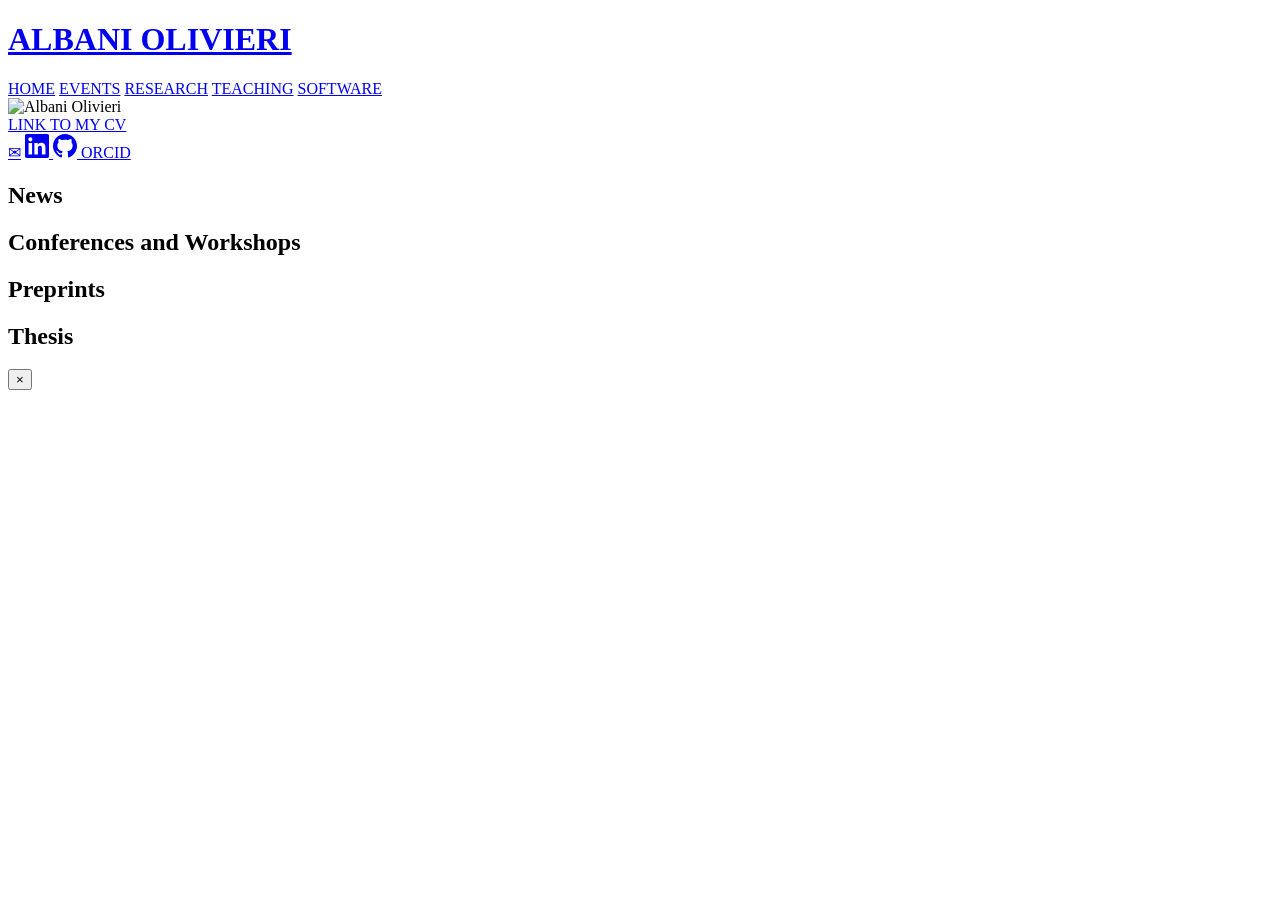
==== index.html @ 7fc4d756 "Update CV" ====
<!DOCTYPE html>
<html lang="en">
  <head>
    <meta charset="utf-8" />
    <meta http-equiv="X-UA-Compatible" content="IE=edge" />
    <title>Albani Olivieri</title>
    <meta name="viewport" content="width=device-width, initial-scale=1" />
    <meta name="description" content="Personal website of Albani Olivieri" />
    <meta name="author" content="Albani Olivieri" />
    <link rel="icon" type="image/png" href="./logo.png" />
    <link rel="stylesheet" href="css/academic.css" />
    <script type="module" src="index.js"></script>
  </head>
  <body>
    <div class="site-wrapper">
      <header class="site-header">
        <h1 class="site-title"><a href="#" data-tab="home">ALBANI OLIVIERI</a></h1>
        <nav class="site-nav">
          <a href="#" class="nav-link active" data-tab="home">HOME</a>
          <a href="#" class="nav-link" data-tab="events">EVENTS</a>
          <a href="#" class="nav-link" data-tab="research">RESEARCH</a>
          <a href="#" class="nav-link" data-tab="teaching">TEACHING</a>
          <a href="#" class="nav-link" data-tab="software">SOFTWARE</a>
        </nav>
      </header>

      <main class="site-main">
        <!-- HOME TAB -->
        <section id="panel-home" class="tab-panel active">
          <div class="home-content">
            <div class="home-image-col">
              <img alt="Albani Olivieri" class="profile-img" src="./DSC_0425.png" />
            </div>
            <div class="home-text-col">
              <div id="home-bio"></div>
            </div>
          </div>
          <div class="home-actions">
            <a href="./CV_Pedro_Sotomayor.pdf" target="_blank" class="btn-cv">LINK TO MY CV</a>
          </div>
          <div class="home-social">
            <a href="mailto:a1olivieri@ucsd.edu" aria-label="Email" class="social-icon social-icon--email">✉</a>
            <a href="https://www.linkedin.com/in/albani-olivieri/" target="_blank" rel="noopener" aria-label="LinkedIn" class="social-icon">
              <svg xmlns="http://www.w3.org/2000/svg" width="24" height="24" viewBox="0 0 24 24" fill="currentColor" aria-hidden="true"><path d="M20.447 20.452h-3.554v-5.569c0-1.328-.027-3.037-1.852-3.037-1.853 0-2.136 1.445-2.136 2.939v5.667H9.351V9h3.414v1.561h.046c.477-.9 1.637-1.85 3.37-1.85 3.601 0 4.267 2.37 4.267 5.455v6.286zM5.337 7.433c-1.144 0-2.063-.926-2.063-2.065 0-1.138.92-2.063 2.063-2.063 1.14 0 2.064.925 2.064 2.063 0 1.139-.925 2.065-2.064 2.065zm1.782 13.019H3.555V9h3.564v11.452zM22.225 0H1.771C.792 0 0 .774 0 1.729v20.542C0 23.227.792 24 1.771 24h20.451C23.2 24 24 23.227 24 22.271V1.729C24 .774 23.2 0 22.222 0h.003z"/></svg>
            </a>
            <a href="https://github.com/albaniolivieri" target="_blank" rel="noopener" aria-label="GitHub" class="social-icon">
              <svg xmlns="http://www.w3.org/2000/svg" width="24" height="24" viewBox="0 0 24 24" fill="currentColor" aria-hidden="true"><path d="M12 0c-6.626 0-12 5.373-12 12 0 5.302 3.438 9.8 8.207 11.387.599.111.793-.261.793-.577v-2.234c-3.338.726-4.033-1.416-4.033-1.416-.546-1.387-1.333-1.756-1.333-1.756-1.089-.745.083-.729.083-.729 1.205.084 1.839 1.237 1.839 1.237 1.07 1.834 2.807 1.304 3.492.997.107-.775.418-1.305.762-1.604-2.665-.305-5.467-1.334-5.467-5.931 0-1.311.469-2.381 1.236-3.221-.124-.303-.535-1.524.117-3.176 0 0 1.008-.322 3.301 1.23.957-.266 1.983-.399 3.003-.404 1.02.005 2.047.138 3.006.404 2.291-1.552 3.297-1.23 3.297-1.23.653 1.653.242 2.874.118 3.176.77.84 1.235 1.911 1.235 3.221 0 4.609-2.807 5.624-5.479 5.921.43.372.823 1.102.823 2.222v3.293c0 .319.192.694.801.576 4.765-1.589 8.199-6.086 8.199-11.386 0-6.627-5.373-12-12-12z"/></svg>
            </a>
            <a href="https://orcid.org/0009-0004-8316-3274" target="_blank" rel="noopener" aria-label="ORCID" class="social-icon">ORCID</a>
          </div>
        </section>

        <!-- EVENTS TAB (News + Events) -->
        <section id="panel-events" class="tab-panel">
          <div class="tab-content-inner">
            <h2 class="research-section-title">News</h2>
            <div id="news-list" class="news-list"></div>
            <h2 class="research-section-title">Conferences and Workshops</h2>
            <div id="events-list" class="news-list"></div>
          </div>
        </section>

        <!-- RESEARCH TAB (Preprints + Thesis) -->
        <section id="panel-research" class="tab-panel">
          <div class="tab-content-inner">
            <div id="research-preprints-section">
              <h2 class="research-section-title">Preprints</h2>
              <div id="publications-preprints" class="publications-list"></div>
            </div>
            <div id="research-thesis-section">
              <h2 class="research-section-title">Thesis</h2>
              <div id="publications-thesis" class="publications-list"></div>
            </div>
          </div>
        </section>

        <!-- TEACHING TAB -->
        <section id="panel-teaching" class="tab-panel">
          <div class="tab-content-inner">
            <div id="teaching-list" class="teaching-list"></div>
          </div>
        </section>

        <!-- SOFTWARE TAB -->
        <section id="panel-software" class="tab-panel">
          <div class="tab-content-inner">
            <div id="software-list" class="software-list"></div>
          </div>
        </section>
      </main>
    </div>

    <!-- Citation modal (reused for all software entries) -->
    <div id="citation-modal" class="citation-modal" aria-hidden="true">
      <div class="citation-modal__box">
        <button type="button" class="citation-modal__close" aria-label="Close citation">×</button>
        <div id="citation-modal-content" class="citation-modal__content"></div>
      </div>
    </div>
  </body>
</html>
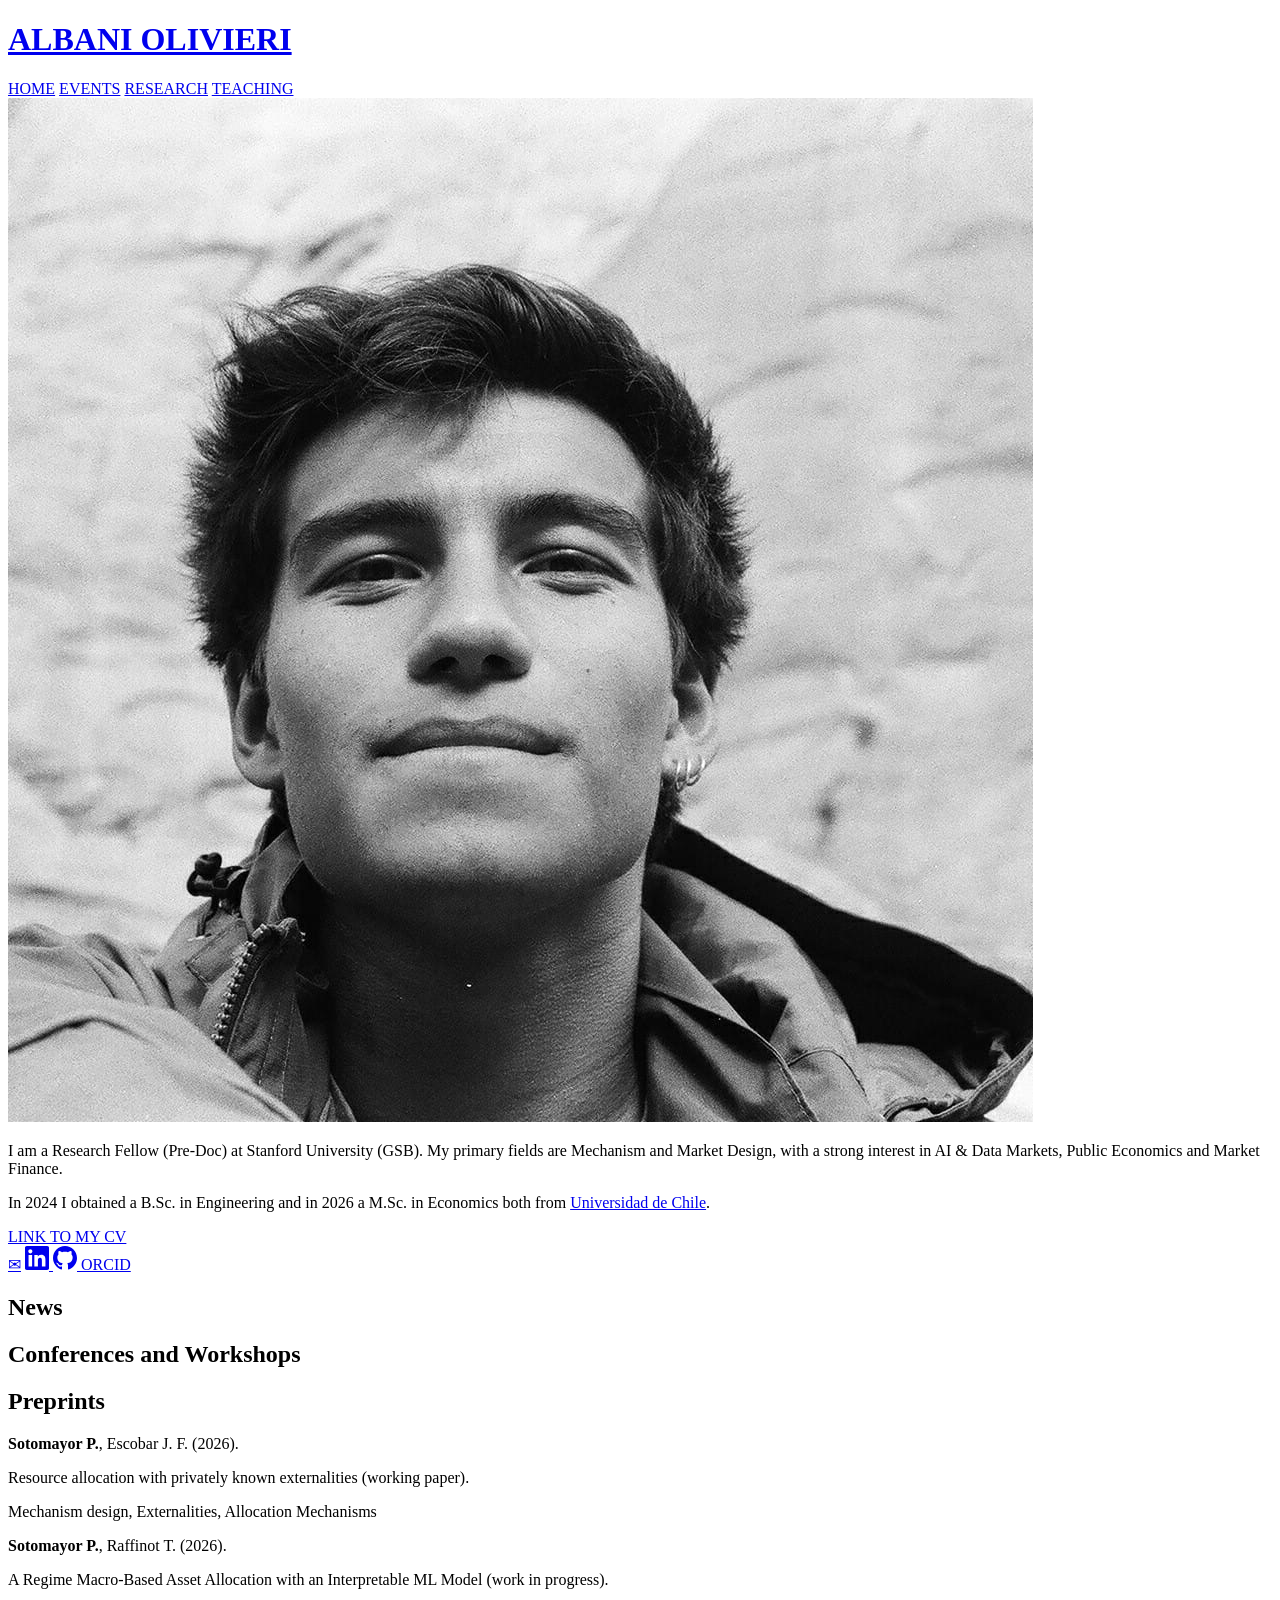
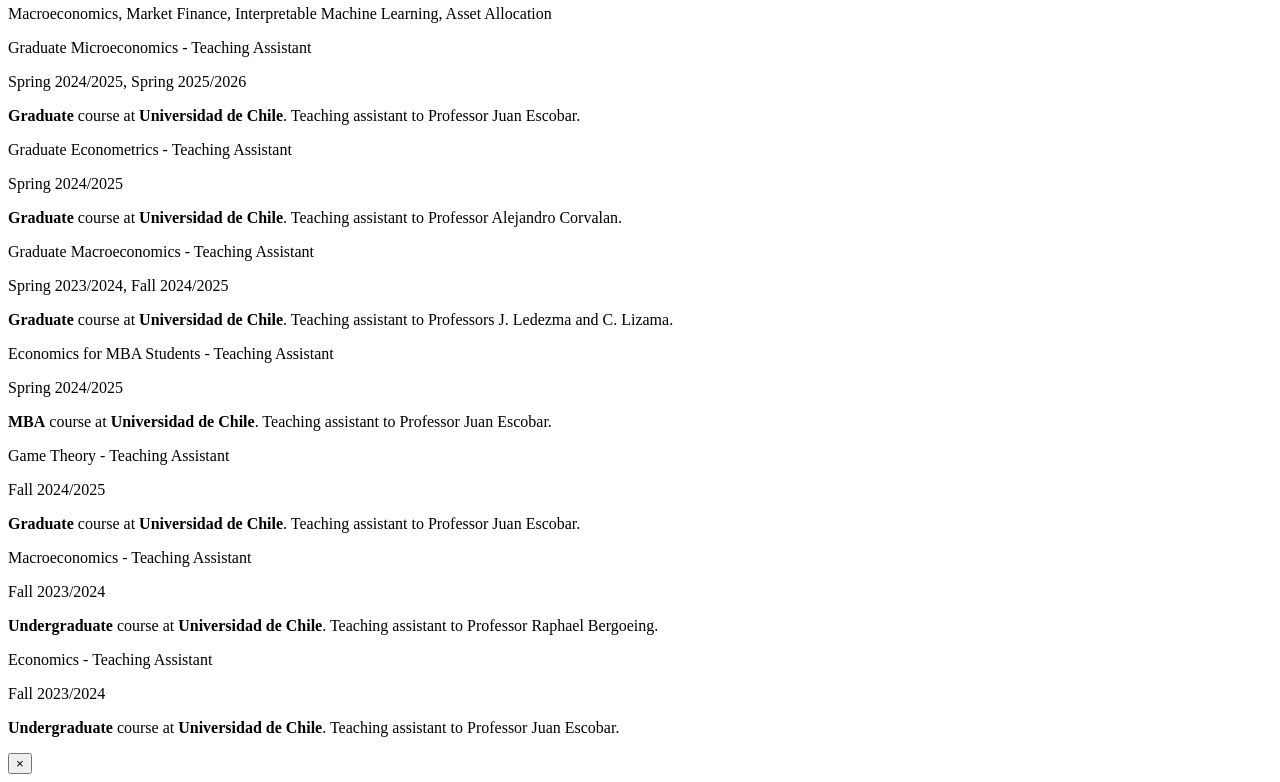
==== commit 7cff1a4c: "general_update" ====
--- a/index.html
+++ b/index.html
@@ -20,7 +20,6 @@
           <a href="#" class="nav-link" data-tab="events">EVENTS</a>
           <a href="#" class="nav-link" data-tab="research">RESEARCH</a>
           <a href="#" class="nav-link" data-tab="teaching">TEACHING</a>
-          <a href="#" class="nav-link" data-tab="software">SOFTWARE</a>
         </nav>
       </header>
 
@@ -29,7 +28,7 @@
         <section id="panel-home" class="tab-panel active">
           <div class="home-content">
             <div class="home-image-col">
-              <img alt="Albani Olivieri" class="profile-img" src="./DSC_0425.png" />
+              <img alt="Pedro A. Sotomayor" class="profile-img" src="./Profile_photo.jpg" />
             </div>
             <div class="home-text-col">
               <div id="home-bio"></div>
@@ -39,14 +38,14 @@
             <a href="./CV_Pedro_Sotomayor.pdf" target="_blank" class="btn-cv">LINK TO MY CV</a>
           </div>
           <div class="home-social">
-            <a href="mailto:a1olivieri@ucsd.edu" aria-label="Email" class="social-icon social-icon--email">✉</a>
-            <a href="https://www.linkedin.com/in/albani-olivieri/" target="_blank" rel="noopener" aria-label="LinkedIn" class="social-icon">
+            <a href="mailto:psotomayor@stanford.edu" aria-label="Email" class="social-icon social-icon--email">✉</a>
+            <a href="https://www.linkedin.com/in/pedro-sotomayor-558337186" target="_blank" rel="noopener" aria-label="LinkedIn" class="social-icon">
               <svg xmlns="http://www.w3.org/2000/svg" width="24" height="24" viewBox="0 0 24 24" fill="currentColor" aria-hidden="true"><path d="M20.447 20.452h-3.554v-5.569c0-1.328-.027-3.037-1.852-3.037-1.853 0-2.136 1.445-2.136 2.939v5.667H9.351V9h3.414v1.561h.046c.477-.9 1.637-1.85 3.37-1.85 3.601 0 4.267 2.37 4.267 5.455v6.286zM5.337 7.433c-1.144 0-2.063-.926-2.063-2.065 0-1.138.92-2.063 2.063-2.063 1.14 0 2.064.925 2.064 2.063 0 1.139-.925 2.065-2.064 2.065zm1.782 13.019H3.555V9h3.564v11.452zM22.225 0H1.771C.792 0 0 .774 0 1.729v20.542C0 23.227.792 24 1.771 24h20.451C23.2 24 24 23.227 24 22.271V1.729C24 .774 23.2 0 22.222 0h.003z"/></svg>
             </a>
-            <a href="https://github.com/albaniolivieri" target="_blank" rel="noopener" aria-label="GitHub" class="social-icon">
+            <a href="https://github.com/pedrosotomayor1" target="_blank" rel="noopener" aria-label="GitHub" class="social-icon">
               <svg xmlns="http://www.w3.org/2000/svg" width="24" height="24" viewBox="0 0 24 24" fill="currentColor" aria-hidden="true"><path d="M12 0c-6.626 0-12 5.373-12 12 0 5.302 3.438 9.8 8.207 11.387.599.111.793-.261.793-.577v-2.234c-3.338.726-4.033-1.416-4.033-1.416-.546-1.387-1.333-1.756-1.333-1.756-1.089-.745.083-.729.083-.729 1.205.084 1.839 1.237 1.839 1.237 1.07 1.834 2.807 1.304 3.492.997.107-.775.418-1.305.762-1.604-2.665-.305-5.467-1.334-5.467-5.931 0-1.311.469-2.381 1.236-3.221-.124-.303-.535-1.524.117-3.176 0 0 1.008-.322 3.301 1.23.957-.266 1.983-.399 3.003-.404 1.02.005 2.047.138 3.006.404 2.291-1.552 3.297-1.23 3.297-1.23.653 1.653.242 2.874.118 3.176.77.84 1.235 1.911 1.235 3.221 0 4.609-2.807 5.624-5.479 5.921.43.372.823 1.102.823 2.222v3.293c0 .319.192.694.801.576 4.765-1.589 8.199-6.086 8.199-11.386 0-6.627-5.373-12-12-12z"/></svg>
             </a>
-            <a href="https://orcid.org/0009-0004-8316-3274" target="_blank" rel="noopener" aria-label="ORCID" class="social-icon">ORCID</a>
+            <a href="https://orcid.org/0009-0002-7845-0063" target="_blank" rel="noopener" aria-label="ORCID" class="social-icon">ORCID</a>
           </div>
         </section>
 
@@ -81,12 +80,6 @@
           </div>
         </section>
 
-        <!-- SOFTWARE TAB -->
-        <section id="panel-software" class="tab-panel">
-          <div class="tab-content-inner">
-            <div id="software-list" class="software-list"></div>
-          </div>
-        </section>
       </main>
     </div>
 
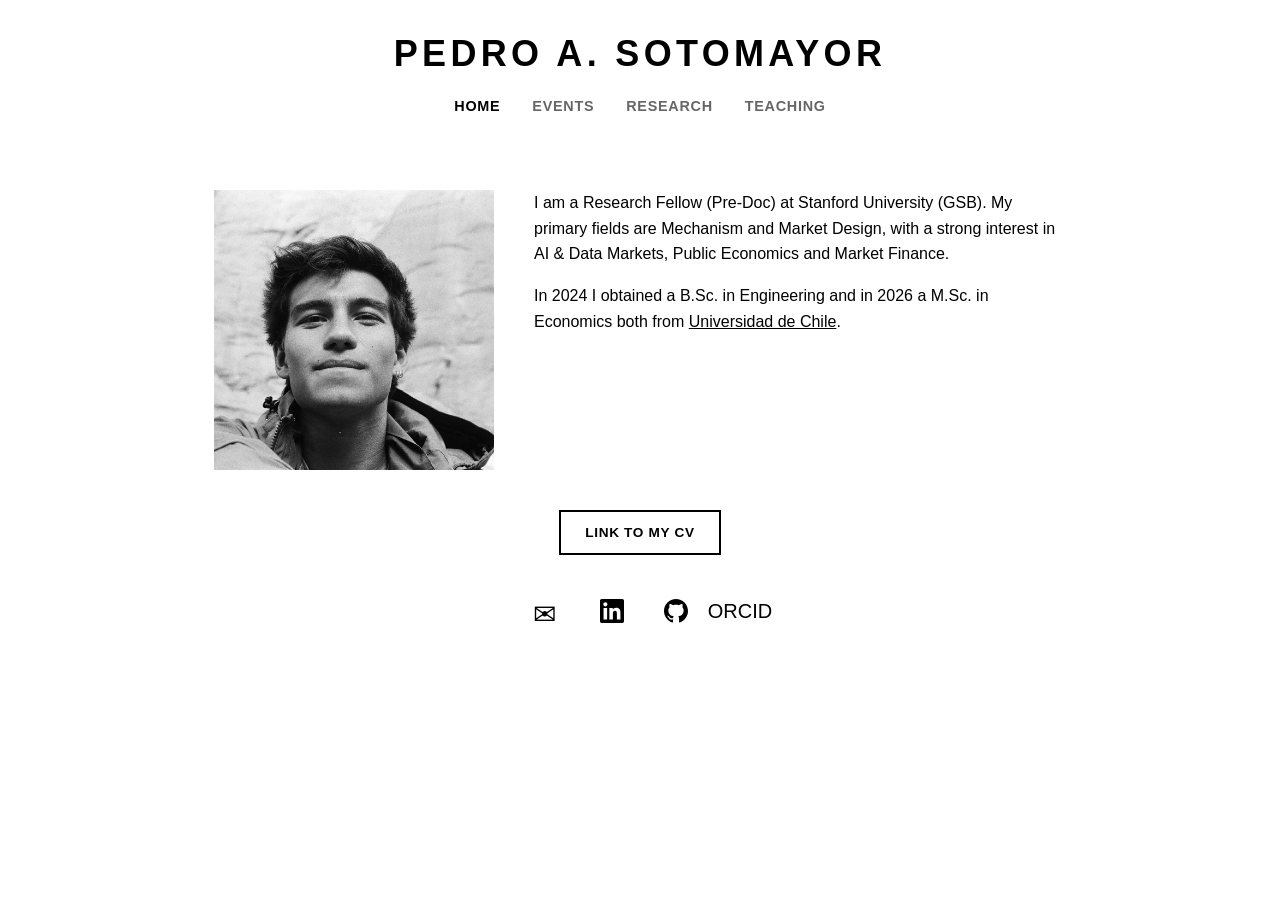
==== commit eb2e0ebc: "Upodates_comments_on_papers" ====
--- a/index.html
+++ b/index.html
@@ -3,10 +3,10 @@
   <head>
     <meta charset="utf-8" />
     <meta http-equiv="X-UA-Compatible" content="IE=edge" />
-    <title>Albani Olivieri</title>
+    <title>Pedro A. Sotomayor</title>
     <meta name="viewport" content="width=device-width, initial-scale=1" />
-    <meta name="description" content="Personal website of Albani Olivieri" />
-    <meta name="author" content="Albani Olivieri" />
+    <meta name="description" content="Personal website of Pedro A. Sotomayor" />
+    <meta name="author" content="Pedro A. Sotomayor" />
     <link rel="icon" type="image/png" href="./logo.png" />
     <link rel="stylesheet" href="css/academic.css" />
     <script type="module" src="index.js"></script>
@@ -14,7 +14,7 @@
   <body>
     <div class="site-wrapper">
       <header class="site-header">
-        <h1 class="site-title"><a href="#" data-tab="home">ALBANI OLIVIERI</a></h1>
+        <h1 class="site-title"><a href="#" data-tab="home">PEDRO A. SOTOMAYOR</a></h1>
         <nav class="site-nav">
           <a href="#" class="nav-link active" data-tab="home">HOME</a>
           <a href="#" class="nav-link" data-tab="events">EVENTS</a>
@@ -59,12 +59,16 @@
           </div>
         </section>
 
-        <!-- RESEARCH TAB (Preprints + Thesis) -->
+        <!-- RESEARCH TAB (Working Papers + Research Assistant Experience + Thesis) -->
         <section id="panel-research" class="tab-panel">
           <div class="tab-content-inner">
-            <div id="research-preprints-section">
-              <h2 class="research-section-title">Preprints</h2>
-              <div id="publications-preprints" class="publications-list"></div>
+            <div id="research-working-papers-section">
+              <h2 class="research-section-title">Working Papers</h2>
+              <div id="publications-working-papers" class="publications-list"></div>
+            </div>
+            <div id="research-experience-section">
+              <h2 class="research-section-title">Research Assistant Experience</h2>
+              <div id="research-experience-list" class="research-experience-list"></div>
             </div>
             <div id="research-thesis-section">
               <h2 class="research-section-title">Thesis</h2>
--- a/css/academic.css
+++ b/css/academic.css
@@ -0,0 +1,662 @@
+/* Academic minimal layout – black on white */
+
+*,
+*::before,
+*::after {
+  box-sizing: border-box;
+}
+
+body {
+  margin: 0;
+  font-family: -apple-system, BlinkMacSystemFont, "Segoe UI", Helvetica, Arial, sans-serif;
+  font-size: 16px;
+  line-height: 1.6;
+  color: #000;
+  background: #fff;
+}
+
+a {
+  color: #000;
+  text-decoration: none;
+}
+
+a:hover {
+  text-decoration: underline;
+}
+
+.site-wrapper {
+  max-width: 900px;
+  margin: 0 auto;
+  padding: 2rem 1.5rem 4rem;
+}
+
+/* Header */
+.site-header {
+  text-align: center;
+  margin-bottom: 4.5rem;
+}
+
+.site-title {
+  font-size: clamp(1.5rem, 4vw, 2.25rem);
+  font-weight: 800;
+  letter-spacing: 0.12em;
+  text-transform: uppercase;
+  margin: 0 0 1.25rem;
+  line-height: 1.2;
+}
+
+.site-title a:hover {
+  text-decoration: none;
+}
+
+.site-nav {
+  display: flex;
+  flex-wrap: wrap;
+  justify-content: center;
+  gap: 1.5rem 2rem;
+}
+
+.nav-link {
+  font-size: 0.9rem;
+  font-weight: 600;
+  letter-spacing: 0.05em;
+  text-transform: uppercase;
+  color: #666;
+  transition: color 0.2s ease, font-weight 0.2s ease;
+}
+
+.nav-link:hover,
+.nav-link.active {
+  text-decoration: none;
+  color: #000;
+  font-weight: 700;
+}
+
+.nav-link.active {
+  font-weight: 700;
+}
+
+/* Tab panels */
+.tab-panel {
+  display: none;
+}
+
+.tab-panel.active {
+  display: block;
+}
+
+/* Home tab */
+.home-content {
+  display: grid;
+  grid-template-columns: minmax(200px, 280px) 1fr;
+  gap: 2.5rem;
+  align-items: start;
+  margin-bottom: 2.5rem;
+}
+
+@media (max-width: 640px) {
+  .home-content {
+    grid-template-columns: 1fr;
+    justify-items: center;
+    text-align: center;
+  }
+}
+
+.profile-img {
+  width: 100%;
+  height: auto;
+  display: block;
+  object-fit: cover;
+}
+
+.home-text-col {
+  min-width: 0;
+}
+
+#home-bio p {
+  margin: 0 0 1em;
+}
+
+#home-bio p:last-child {
+  margin-bottom: 0;
+}
+
+/* Home tab: underline text links (bio), keep button and social icons as-is */
+#panel-home a {
+  text-decoration: underline;
+}
+
+#panel-home .btn-cv,
+#panel-home .social-icon {
+  text-decoration: none;
+}
+
+.home-actions {
+  text-align: center;
+  margin-bottom: 2.5rem;
+}
+
+.btn-cv {
+  display: inline-block;
+  padding: 0.6rem 1.5rem;
+  font-size: 0.85rem;
+  font-weight: 600;
+  letter-spacing: 0.05em;
+  text-transform: uppercase;
+  border: 2px solid #000;
+  background: #fff;
+  color: #000;
+}
+
+.btn-cv:hover {
+  text-decoration: none;
+  background: #000;
+  color: #fff;
+}
+
+.home-social {
+  display: flex;
+  justify-content: center;
+  gap: 2rem;
+  flex-wrap: wrap;
+}
+
+.social-icon {
+  display: inline-flex;
+  align-items: center;
+  justify-content: center;
+  width: 32px;
+  height: 32px;
+  color: #000;
+  font-size: 1.25rem;
+}
+
+.social-icon:hover {
+  text-decoration: none;
+  opacity: 0.7;
+}
+
+.social-icon svg {
+  width: 24px;
+  height: 24px;
+}
+
+.social-icon--email {
+  width: 40px;
+  height: 40px;
+  font-size: 1.75rem;
+}
+
+/* Tab content */
+.tab-content-inner {
+  padding: 1rem 0;
+}
+
+.placeholder-text {
+  color: #666;
+  font-style: italic;
+}
+
+/* Same separation (2rem) between categories/sections across all tabs */
+.research-section-title {
+  font-size: 1.35rem;
+  font-weight: 700;
+  letter-spacing: 0.08em;
+  text-transform: uppercase;
+  color: #333;
+  margin: 0 0 1rem;
+  padding-top: 0.5rem;
+}
+
+.research-section-title:not(:first-child) {
+  padding-top: 2rem;
+  margin-top: 0;
+}
+
+#research-thesis-section {
+  margin-top: 2rem;
+}
+
+#research-experience-section {
+  margin-top: 2rem;
+}
+
+/* News / Events list */
+.news-list {
+  display: flex;
+  flex-direction: column;
+  gap: 3rem;
+}
+
+.news-entry {
+  max-width: 100%;
+}
+
+.news-entry__date {
+  font-size: 0.95rem;
+  font-weight: 700;
+  letter-spacing: 0.08em;
+  text-transform: uppercase;
+  color: #333;
+  margin: 0 0 0.5rem;
+  line-height: 1.3;
+}
+
+.news-entry__title {
+  font-size: 1rem;
+  font-weight: 700;
+  letter-spacing: 0.06em;
+  text-transform: uppercase;
+  color: #333;
+  margin: 0 0 0.4rem;
+  line-height: 1.4;
+}
+
+.news-entry__title a {
+  color: #333;
+  text-decoration: none;
+}
+
+.news-entry__title a:hover {
+  opacity: 0.8;
+}
+
+/* Events tab: show hyperlinks as underlined */
+#panel-events a {
+  text-decoration: underline;
+}
+
+#panel-events .news-entry__title a:hover {
+  opacity: 0.8;
+}
+
+.news-entry__details {
+  font-size: 1rem;
+  font-weight: 400;
+  letter-spacing: 0.02em;
+  color: #333;
+  margin: 0;
+  line-height: 1.5;
+}
+
+/* Teaching tab */
+.teaching-list {
+  display: flex;
+  flex-direction: column;
+  gap: 3rem;
+}
+
+.teaching-entry {
+  max-width: 100%;
+}
+
+.teaching-entry__title {
+  font-size: 1rem;
+  font-weight: 700;
+  letter-spacing: 0.06em;
+  text-transform: uppercase;
+  color: #333;
+  margin: 0 0 0.4rem;
+  line-height: 1.4;
+}
+
+.teaching-entry__date {
+  font-size: 0.95rem;
+  font-weight: 700;
+  letter-spacing: 0.08em;
+  text-transform: uppercase;
+  color: #333;
+  margin: 0 0 0.5rem;
+  line-height: 1.3;
+}
+
+.teaching-entry__text {
+  font-size: 1rem;
+  font-weight: 400;
+  letter-spacing: 0.02em;
+  color: #333;
+  margin: 0;
+  line-height: 1.5;
+}
+
+/* Research experience */
+.research-experience-list {
+  display: flex;
+  flex-direction: column;
+  gap: 2.5rem;
+}
+
+.research-experience-entry {
+  max-width: 100%;
+}
+
+.research-experience-entry__institution {
+  font-size: 1rem;
+  font-weight: 700;
+  letter-spacing: 0.06em;
+  text-transform: uppercase;
+  color: #333;
+  margin: 0 0 0.4rem;
+  line-height: 1.4;
+}
+
+.research-experience-entry__date {
+  font-size: 0.95rem;
+  font-weight: 700;
+  letter-spacing: 0.08em;
+  text-transform: uppercase;
+  color: #333;
+  margin: 0 0 0.5rem;
+  line-height: 1.3;
+}
+
+.research-experience-entry__title {
+  font-size: 1rem;
+  font-weight: 400;
+  color: #333;
+  margin: 0;
+  line-height: 1.5;
+}
+
+.research-experience-entry__details {
+  margin: 0.6rem 0 0;
+  padding-left: 1.25rem;
+  color: #333;
+}
+
+.research-experience-entry__details li {
+  margin-bottom: 0.45rem;
+}
+
+.research-experience-entry__details li:last-child {
+  margin-bottom: 0;
+}
+
+/* Publications */
+.publications-list {
+  display: flex;
+  flex-direction: column;
+  gap: 2.5rem;
+}
+
+.pub-entry {
+  max-width: 100%;
+}
+
+.pub-entry__authors {
+  font-size: 1.1rem;
+  font-weight: 400;
+  color: #333;
+  margin: 0 0 0.35rem;
+  line-height: 1.4;
+}
+
+.pub-entry__authors strong {
+  font-weight: 700;
+}
+
+.pub-entry__title-wrap {
+  margin: 0;
+  line-height: 1.4;
+}
+
+.pub-entry__title {
+  font-size: 1.1rem;
+  font-weight: 700;
+  color: #333;
+  text-decoration: none;
+}
+
+.pub-entry__status {
+  font-size: 1rem;
+  font-weight: 400;
+  color: #333;
+}
+
+.pub-entry__description {
+  font-size: 1rem;
+  font-weight: 400;
+  color: #333;
+  margin: 0.55rem 0 0;
+  line-height: 1.55;
+}
+
+.pub-entry__links {
+  list-style: none;
+  margin: 0.5rem 0 0;
+  padding: 0;
+  display: flex;
+  flex-wrap: wrap;
+  gap: 0.5rem;
+}
+
+.pub-entry__links li {
+  padding: 0;
+}
+
+/* Shared pill style for research and software tab links/buttons */
+.pub-entry__links a,
+.pub-entry__citation-btn,
+.software-entry__links a,
+.software-entry__citation-btn {
+  display: inline-block;
+  padding: 0.2rem 0.9rem;
+  background-color: #000;
+  color: #fff;
+  font-size: 0.9rem;
+  font-weight: 400;
+  line-height: 1.35;
+  border-radius: 9999px;
+  box-sizing: border-box;
+  vertical-align: middle;
+}
+
+.pub-entry__links a,
+.software-entry__links a {
+  text-decoration: none;
+  border: none;
+}
+
+.pub-entry__citation-btn,
+.software-entry__citation-btn {
+  border: none;
+  cursor: pointer;
+  font-family: inherit;
+}
+
+.pub-entry__links a:hover,
+.pub-entry__citation-btn:hover,
+.software-entry__links a:hover,
+.software-entry__citation-btn:hover {
+  opacity: 0.85;
+  color: #fff;
+}
+
+.pub-entry__tags {
+  font-size: 0.9rem;
+  font-weight: 400;
+  color: #333;
+  margin: 0.4rem 0 0;
+  line-height: 1.4;
+}
+
+/* Software tab: title, pill buttons (repo, DOI), description */
+.software-list {
+  display: flex;
+  flex-direction: column;
+  gap: 3rem;
+}
+
+.software-entry {
+  max-width: 100%;
+}
+
+.software-entry__title {
+  font-size: 1.35rem;
+  font-weight: 700;
+  letter-spacing: 0.06em;
+  text-transform: uppercase;
+  color: #333;
+  margin: 0 0 0.4rem;
+  line-height: 1.4;
+}
+
+.software-entry__subtitle {
+  font-size: 0.95rem;
+  font-weight: 400;
+  color: #333;
+  margin: 0 0 0.5rem;
+  line-height: 1.3;
+}
+
+.software-entry__links {
+  list-style: none;
+  margin: 0 0 0.5rem;
+  padding: 0;
+  display: flex;
+  flex-wrap: wrap;
+  gap: 0.5rem;
+}
+
+.software-entry__links li {
+  padding: 0;
+}
+
+
+.software-entry__description {
+  font-size: 1rem;
+  font-weight: 400;
+  letter-spacing: 0.02em;
+  color: #333;
+  margin: 0;
+  line-height: 1.5;
+}
+
+/* Citation modal */
+.citation-modal {
+  position: fixed;
+  inset: 0;
+  background: rgba(0, 0, 0, 0.4);
+  display: flex;
+  align-items: center;
+  justify-content: center;
+  z-index: 1000;
+  padding: 1rem;
+  opacity: 0;
+  visibility: hidden;
+  transition: opacity 0.2s, visibility 0.2s;
+}
+
+.citation-modal--open {
+  opacity: 1;
+  visibility: visible;
+}
+
+.citation-modal__box {
+  position: relative;
+  background: #fff;
+  border: 1px solid #ccc;
+  border-radius: 4px;
+  max-width: 560px;
+  width: 100%;
+  max-height: 85vh;
+  overflow: auto;
+  padding: 1.5rem 2rem 1.5rem 1.5rem;
+  box-shadow: 0 4px 20px rgba(0, 0, 0, 0.15);
+}
+
+.citation-modal__close {
+  position: absolute;
+  top: 0.75rem;
+  right: 0.75rem;
+  width: 2rem;
+  height: 2rem;
+  padding: 0;
+  border: none;
+  background: none;
+  font-size: 1.5rem;
+  line-height: 1;
+  color: #333;
+  cursor: pointer;
+}
+
+.citation-modal__close:hover {
+  opacity: 0.7;
+}
+
+.citation-modal__content {
+  font-family: ui-monospace, "Cascadia Code", "Source Code Pro", Menlo, monospace;
+  font-size: 0.9rem;
+  line-height: 1.5;
+  color: #000;
+}
+
+.citation-modal__heading {
+  margin: 0 0 1rem;
+  font-weight: 600;
+  font-family: inherit;
+}
+
+.citation-modal__list {
+  margin: 0;
+  padding-left: 1.5rem;
+}
+
+.citation-modal__ref {
+  margin-bottom: 0.75rem;
+}
+
+.citation-modal__ref:last-child {
+  margin-bottom: 0;
+}
+
+.citation-modal__ref a {
+  color: #000;
+  text-decoration: underline;
+}
+
+.citation-modal__bibtex-wrap {
+  margin-top: 1.25rem;
+}
+
+.citation-modal__bibtex-btn {
+  display: inline-block;
+  padding: 0.2rem 0.9rem;
+  background-color: #000;
+  color: #fff;
+  font-size: 0.9rem;
+  font-weight: 400;
+  line-height: 1.35;
+  border: none;
+  border-radius: 9999px;
+  cursor: pointer;
+  font-family: inherit;
+}
+
+.citation-modal__bibtex-btn:hover {
+  opacity: 0.85;
+}
+
+/* Copy notification toast */
+.copy-notification {
+  position: fixed;
+  bottom: 1.5rem;
+  left: 50%;
+  transform: translateX(-50%) translateY(1rem);
+  padding: 0.6rem 1.25rem;
+  background: #333;
+  color: #fff;
+  font-size: 0.9rem;
+  border-radius: 4px;
+  box-shadow: 0 4px 12px rgba(0, 0, 0, 0.2);
+  z-index: 1001;
+  opacity: 0;
+  visibility: hidden;
+  transition: opacity 0.25s ease, transform 0.25s ease, visibility 0.25s;
+}
+
+.copy-notification--visible {
+  opacity: 1;
+  visibility: visible;
+  transform: translateX(-50%) translateY(0);
+}
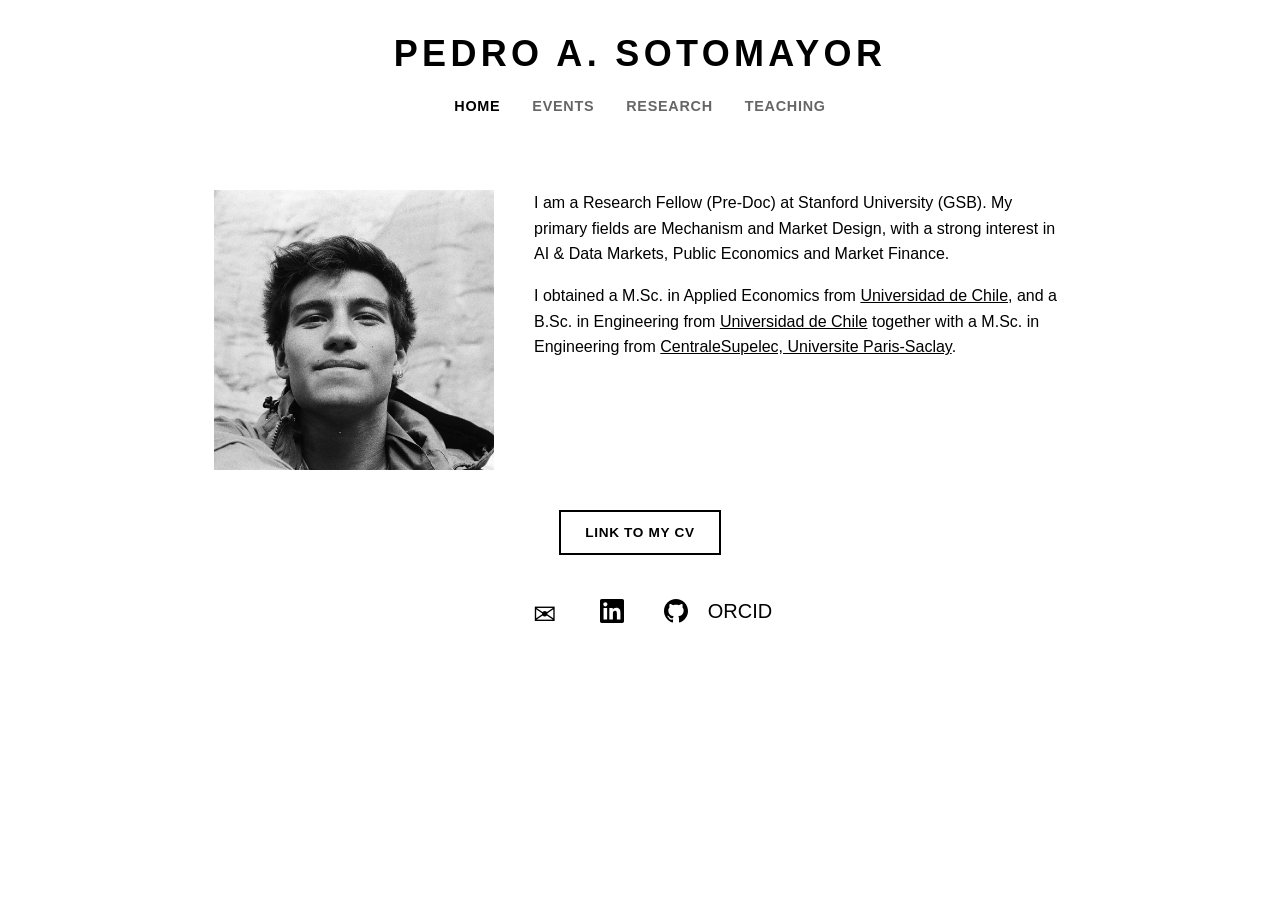
==== commit 14a497a4: "updates_RA_possitions" ====
--- a/index.html
+++ b/index.html
@@ -67,7 +67,7 @@
               <div id="publications-working-papers" class="publications-list"></div>
             </div>
             <div id="research-experience-section">
-              <h2 class="research-section-title">Research Assistant Experience</h2>
+              <h2 class="research-section-title">Research Assistant</h2>
               <div id="research-experience-list" class="research-experience-list"></div>
             </div>
             <div id="research-thesis-section">
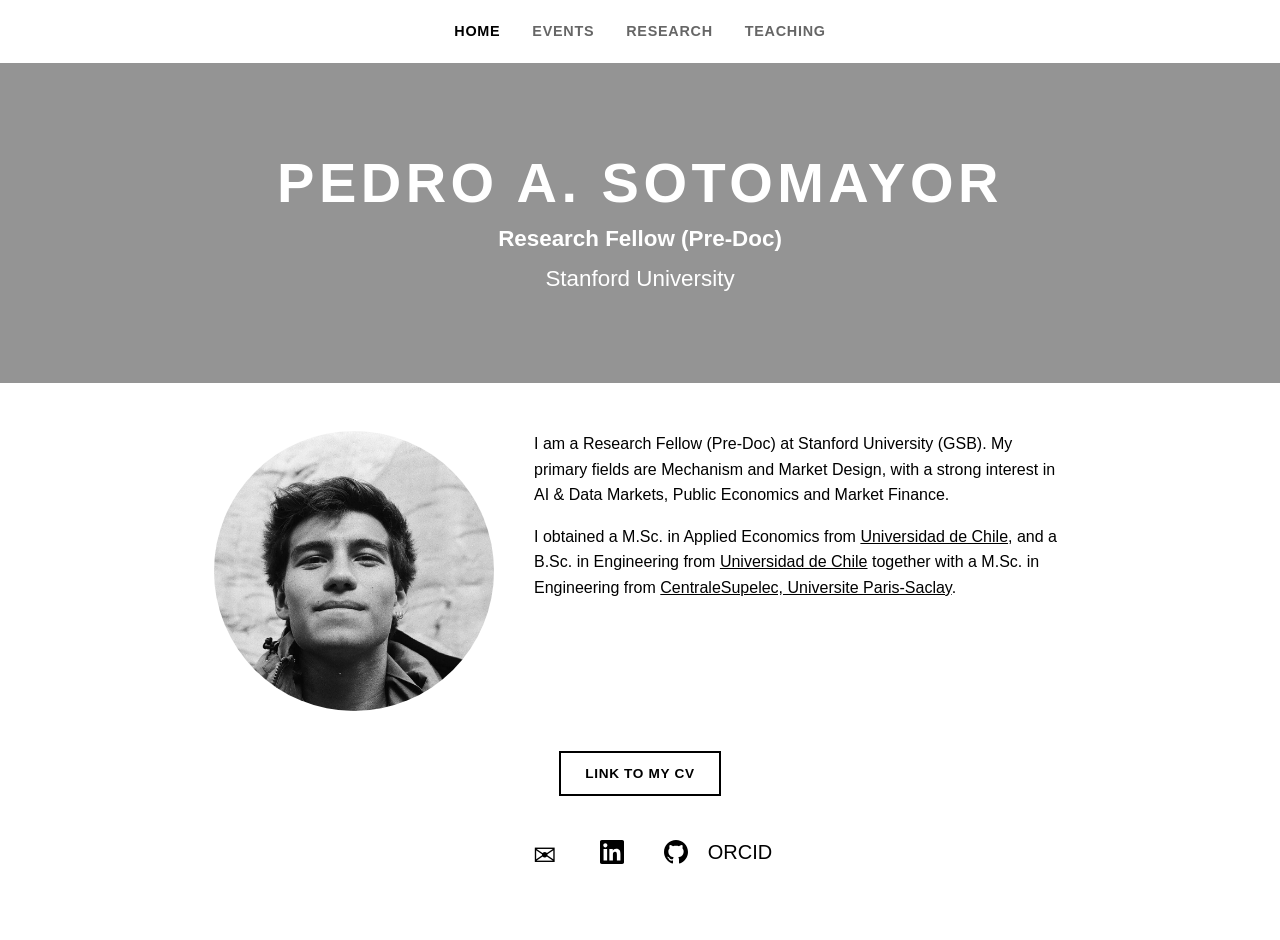
==== commit cb308084: "small_updates" ====
--- a/index.html
+++ b/index.html
@@ -14,7 +14,6 @@
   <body>
     <div class="site-wrapper">
       <header class="site-header">
-        <h1 class="site-title"><a href="#" data-tab="home">PEDRO A. SOTOMAYOR</a></h1>
         <nav class="site-nav">
           <a href="#" class="nav-link active" data-tab="home">HOME</a>
           <a href="#" class="nav-link" data-tab="events">EVENTS</a>
@@ -26,6 +25,13 @@
       <main class="site-main">
         <!-- HOME TAB -->
         <section id="panel-home" class="tab-panel active">
+          <section class="home-hero" aria-label="Intro">
+            <div class="home-hero__overlay">
+              <h1 class="home-hero__title">Pedro A. Sotomayor</h1>
+              <p class="home-hero__eyebrow">Research Fellow (Pre-Doc)</p>
+              <p class="home-hero__subtitle">Stanford University</p>
+            </div>
+          </section>
           <div class="home-content">
             <div class="home-image-col">
               <img alt="Pedro A. Sotomayor" class="profile-img" src="./Profile_photo.jpg" />
@@ -67,7 +73,7 @@
               <div id="publications-working-papers" class="publications-list"></div>
             </div>
             <div id="research-experience-section">
-              <h2 class="research-section-title">Research Assistant</h2>
+              <h2 class="research-section-title">Research Experience</h2>
               <div id="research-experience-list" class="research-experience-list"></div>
             </div>
             <div id="research-thesis-section">
--- a/css/academic.css
+++ b/css/academic.css
@@ -27,26 +27,13 @@
 .site-wrapper {
   max-width: 900px;
   margin: 0 auto;
-  padding: 2rem 1.5rem 4rem;
+  padding: 1.25rem 1.5rem 4rem;
 }
 
 /* Header */
 .site-header {
   text-align: center;
-  margin-bottom: 4.5rem;
-}
-
-.site-title {
-  font-size: clamp(1.5rem, 4vw, 2.25rem);
-  font-weight: 800;
-  letter-spacing: 0.12em;
-  text-transform: uppercase;
-  margin: 0 0 1.25rem;
-  line-height: 1.2;
-}
-
-.site-title a:hover {
-  text-decoration: none;
+  margin-bottom: 1.25rem;
 }
 
 .site-nav {
@@ -86,6 +73,53 @@
 }
 
 /* Home tab */
+.home-hero {
+  width: 100vw;
+  min-height: 320px;
+  margin-left: calc(50% - 50vw);
+  margin-bottom: 3rem;
+  background-image:
+    linear-gradient(rgba(0, 0, 0, 0.42), rgba(0, 0, 0, 0.42)),
+    url("../Background_photo.jpg");
+  background-position: center;
+  background-repeat: no-repeat;
+  background-size: cover;
+  display: flex;
+  align-items: center;
+  justify-content: center;
+}
+
+.home-hero__overlay {
+  width: min(100%, 900px);
+  padding: 2.5rem 1.5rem;
+  text-align: center;
+  color: #fff;
+}
+
+.home-hero__title {
+  margin: 0;
+  font-size: clamp(2.1rem, 6vw, 3.5rem);
+  font-weight: 800;
+  letter-spacing: 0.08em;
+  text-transform: uppercase;
+  line-height: 1.1;
+}
+
+.home-hero__eyebrow,
+.home-hero__subtitle {
+  margin: 0.65rem 0 0;
+  font-size: clamp(1rem, 2.3vw, 1.4rem);
+  line-height: 1.35;
+}
+
+.home-hero__eyebrow {
+  font-weight: 600;
+}
+
+.home-hero__subtitle {
+  font-weight: 500;
+}
+
 .home-content {
   display: grid;
   grid-template-columns: minmax(200px, 280px) 1fr;
@@ -95,6 +129,15 @@
 }
 
 @media (max-width: 640px) {
+  .home-hero {
+    min-height: 250px;
+    margin-bottom: 2.25rem;
+  }
+
+  .home-hero__overlay {
+    padding: 2rem 1rem;
+  }
+
   .home-content {
     grid-template-columns: 1fr;
     justify-items: center;
@@ -104,9 +147,11 @@
 
 .profile-img {
   width: 100%;
-  height: auto;
+  aspect-ratio: 1 / 1;
   display: block;
   object-fit: cover;
+  object-position: center;
+  border-radius: 50%;
 }
 
 .home-text-col {
